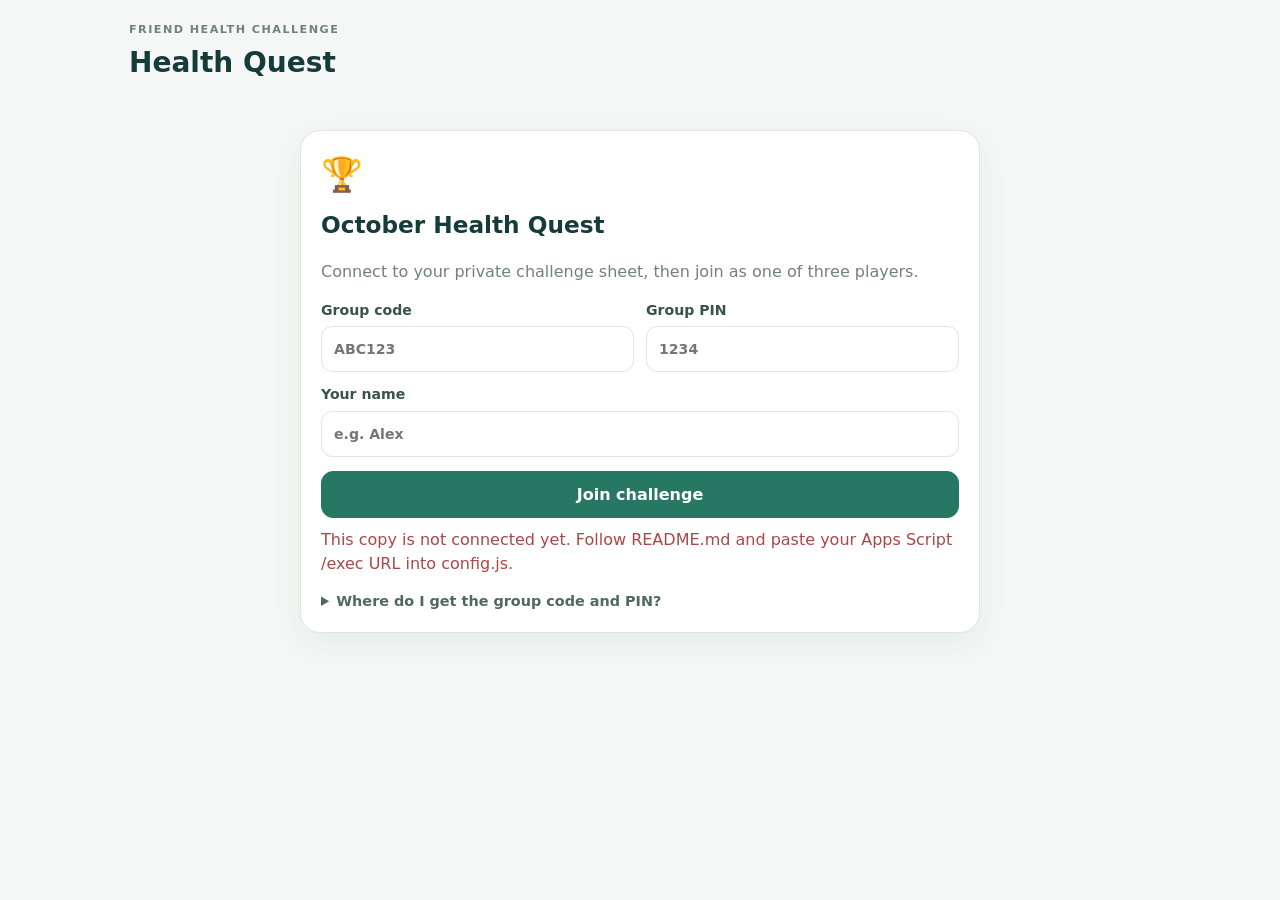
==== index.html @ 67fbafb6 "App files" ====
<!doctype html>
<html lang="en">
<head>
  <meta charset="utf-8">
  <meta name="viewport" content="width=device-width, initial-scale=1, viewport-fit=cover">
  <meta name="theme-color" content="#143b37">
  <meta name="apple-mobile-web-app-capable" content="yes">
  <meta name="apple-mobile-web-app-status-bar-style" content="default">
  <title>Health Quest</title>
  <link rel="manifest" href="manifest.webmanifest">
  <link rel="stylesheet" href="styles.css">
</head>
<body>
  <div class="app-shell">
    <header class="topbar">
      <div>
        <div class="eyebrow">FRIEND HEALTH CHALLENGE</div>
        <h1>Health Quest</h1>
      </div>
      <button id="logoutBtn" class="text-button hidden">Switch player</button>
    </header>

    <main>
      <section id="connectView" class="card intro-card">
        <div class="hero-icon">🏆</div>
        <h2>October Health Quest</h2>
        <p>Connect to your private challenge sheet, then join as one of three players.</p>

        <div class="field-grid">
          <label>
            Group code
            <input id="groupCode" maxlength="8" autocomplete="off" placeholder="ABC123">
          </label>
          <label>
            Group PIN
            <input id="groupPin" inputmode="numeric" maxlength="8" autocomplete="off" placeholder="1234">
          </label>
        </div>

        <label>
          Your name
          <input id="playerName" maxlength="24" autocomplete="name" placeholder="e.g. Alex">
        </label>

        <button id="joinBtn" class="primary wide">Join challenge</button>
        <p id="connectMsg" class="message"></p>
        <details class="help-box">
          <summary>Where do I get the group code and PIN?</summary>
          <p>The spreadsheet owner gets both from the <strong>Config</strong> tab after running the included Google Apps Script setup.</p>
        </details>
      </section>

      <section id="setupView" class="hidden">
        <div class="card">
          <div class="section-head">
            <div>
              <div class="eyebrow">SET YOUR PERSONAL CHALLENGE</div>
              <h2>Rank your habits</h2>
            </div>
            <span id="setupPlayerName" class="pill"></span>
          </div>
          <p class="muted">Use each difficulty rank once. Rank #1 is your hardest habit. Then choose how many October days you want to complete each habit.</p>
          <div id="goalEditor" class="goal-editor"></div>
          <button id="saveGoalsBtn" class="primary wide">Save goals</button>
          <p id="goalMsg" class="message"></p>
        </div>
      </section>

      <section id="gameView" class="hidden">
        <div class="card hero-card">
          <div>
            <div id="groupLabel" class="eyebrow"></div>
            <h2 id="welcomeText">Your challenge</h2>
            <div id="challengeStatus" class="muted"></div>
          </div>
          <div class="xp-orb">
            <strong id="myXp">0</strong>
            <span>XP</span>
          </div>
        </div>

        <div class="two-col">
          <section class="card">
            <div class="section-head">
              <div>
                <div class="eyebrow">DAILY CHECK-IN</div>
                <h3 id="checkinDateLabel">Today</h3>
              </div>
              <select id="datePicker" class="compact-select"></select>
            </div>
            <div id="dailyTasks" class="daily-tasks"></div>
            <button id="saveCheckinBtn" class="primary wide">Save check-in</button>
            <p id="checkinMsg" class="message"></p>
          </section>

          <section class="card random-card">
            <div class="section-head">
              <div>
                <div class="eyebrow">DAILY RANDOM CHECK</div>
                <h3>🎲 Verification</h3>
              </div>
              <span id="verificationStatus" class="status-chip">Pending</span>
            </div>
            <div id="randomCheckBox" class="random-check-box"></div>
            <div id="verificationButtons" class="verification-buttons hidden">
              <button data-status="Verified">Verified</button>
              <button data-status="Failed" class="danger">Failed</button>
              <button data-status="Excused">Excused</button>
            </div>
          </section>
        </div>

        <section class="card">
          <div class="section-head">
            <div>
              <div class="eyebrow">FRIENDLY COMPETITION</div>
              <h3>Leaderboard</h3>
            </div>
            <button id="refreshBtn" class="small-button">Refresh</button>
          </div>
          <div id="leaderboard"></div>
        </section>

        <section class="card">
          <div class="section-head">
            <div>
              <div class="eyebrow">YOUR MONTH</div>
              <h3>Goal progress</h3>
            </div>
            <span class="muted">October 1–31</span>
          </div>
          <div id="progressGrid" class="progress-grid"></div>
        </section>

        <section class="card rules-card">
          <div class="eyebrow">HOW SCORING WORKS</div>
          <div class="rules-grid">
            <div><strong>🏆 Major goals</strong><span>Most of the XP. Complete your chosen monthly percentage.</span></div>
            <div><strong>🔥 Streaks</strong><span>Every 3 consecutive days in one category earns +10 XP.</span></div>
            <div><strong>⚡ Extra effort</strong><span>One extra effort bonus per category per day earns +5 XP.</span></div>
            <div><strong>🎲 Random check</strong><span>One player and category are frozen for each day. A failed check removes that completion.</span></div>
          </div>
        </section>
      </section>
    </main>
  </div>

  <template id="goalRowTemplate">
    <div class="goal-row">
      <div class="goal-title"></div>
      <label>Difficulty
        <select class="rank-select">
          <option value="1">#1 hardest</option>
          <option value="2">#2</option>
          <option value="3">#3</option>
          <option value="4">#4 easiest</option>
        </select>
      </label>
      <label>Monthly target
        <select class="target-select">
          <option value="0.6">60%</option>
          <option value="0.7">70%</option>
          <option value="0.8">80%</option>
          <option value="0.9">90%</option>
          <option value="1">100%</option>
        </select>
      </label>
      <div class="goal-reward"></div>
    </div>
  </template>

  <script type="module" src="app.js"></script>
</body>
</html>
---- styles.css ----
:root {
  --bg:#f4f7f5; --card:#ffffff; --ink:#153c38; --muted:#72817e; --line:#dce7e2;
  --green:#267862; --green-dark:#1c594a; --green-soft:#e8f4ef; --gold:#a87816;
  --gold-soft:#fff7df; --red:#aa4747; --shadow:0 10px 30px rgba(22,60,56,.06);
}
*{box-sizing:border-box}
html{background:var(--bg)}
body{margin:0;background:var(--bg);color:var(--ink);font:16px/1.45 system-ui,-apple-system,BlinkMacSystemFont,"Segoe UI",sans-serif}
button,input,select{font:inherit}
button{border:1px solid var(--line);background:white;color:var(--ink);border-radius:12px;padding:11px 14px;cursor:pointer}
button:disabled{opacity:.55;cursor:not-allowed}
button.primary{background:var(--green);border-color:var(--green);color:white;font-weight:800}
button.primary:hover{background:var(--green-dark)}
button.danger{color:var(--red);border-color:#edcaca}
button.wide{width:100%;margin-top:14px}
button.text-button{background:transparent;border:0;padding:8px;color:var(--muted)}
button.small-button{padding:7px 10px;font-size:.85rem}
input,select{width:100%;border:1px solid var(--line);border-radius:11px;background:#fff;color:var(--ink);padding:12px;outline:none}
input:focus,select:focus{border-color:#83b7a8;box-shadow:0 0 0 3px rgba(38,120,98,.08)}
label{display:block;font-size:.88rem;font-weight:750;color:#38534e}
label input,label select{margin-top:6px}
.app-shell{max-width:1050px;margin:0 auto;padding:18px max(12px,env(safe-area-inset-left)) 36px}
.topbar{display:flex;align-items:center;justify-content:space-between;padding:4px 2px 16px}
h1,h2,h3,p{margin-top:0} h1{font-size:1.75rem;margin-bottom:0} h2{font-size:1.45rem} h3{font-size:1.12rem;margin-bottom:0}
.eyebrow{font-size:.7rem;letter-spacing:.13em;font-weight:900;color:var(--muted);margin-bottom:5px}
.card{background:var(--card);border:1px solid var(--line);border-radius:20px;padding:20px;margin-bottom:16px;box-shadow:var(--shadow)}
.intro-card{max-width:680px;margin:30px auto}.intro-card>p{color:var(--muted)}
.hero-icon{font-size:2.1rem;margin-bottom:8px}
.field-grid{display:grid;grid-template-columns:1fr 1fr;gap:12px;margin:16px 0 12px}
.help-box{margin-top:16px;color:var(--muted);font-size:.9rem}.help-box summary{cursor:pointer;font-weight:700;color:#4f6863}
.hidden{display:none!important}.muted{color:var(--muted)}
.message{min-height:1.25em;margin:10px 0 0;color:var(--muted)}.message.error{color:var(--red)}.message.success{color:var(--green)}
.section-head{display:flex;align-items:center;justify-content:space-between;gap:12px;margin-bottom:14px}
.pill,.status-chip{display:inline-flex;align-items:center;border-radius:999px;background:var(--green-soft);padding:6px 10px;font-size:.8rem;font-weight:850;color:var(--green-dark)}
.status-chip.failed{background:#fbeaea;color:var(--red)}.status-chip.verified{background:var(--green-soft);color:var(--green-dark)}.status-chip.excused{background:#f1f0ed;color:#6c665b}
.goal-editor{display:grid;gap:10px;margin-top:16px}.goal-row{display:grid;grid-template-columns:1.2fr 1fr 1fr .7fr;gap:12px;align-items:end;border:1px solid var(--line);border-radius:15px;padding:13px}.goal-title{font-size:1.05rem;font-weight:900;padding-bottom:11px}.goal-reward{font-weight:900;text-align:right;padding-bottom:11px;color:var(--gold)}
.hero-card{display:flex;justify-content:space-between;align-items:center;background:linear-gradient(145deg,#fff,#f5fbf8)}
.xp-orb{min-width:90px;height:90px;border-radius:50%;background:var(--green);color:white;display:flex;flex-direction:column;align-items:center;justify-content:center;box-shadow:0 12px 24px rgba(38,120,98,.18)}.xp-orb strong{font-size:1.7rem;line-height:1}.xp-orb span{font-size:.72rem;font-weight:900;letter-spacing:.1em;margin-top:4px}
.two-col{display:grid;grid-template-columns:1.35fr .9fr;gap:16px}.compact-select{width:auto;min-width:125px;padding:8px 10px}
.daily-tasks{display:grid;gap:9px}.task-row{display:grid;grid-template-columns:1fr auto auto;gap:10px;align-items:center;border:1px solid var(--line);border-radius:15px;padding:12px}.task-name strong{display:block}.task-name small{display:block;color:var(--muted);margin-top:2px}.check-toggle{display:flex;align-items:center;gap:6px;font-size:.82rem;white-space:nowrap}.check-toggle input{width:auto;margin:0;transform:scale(1.15)}
.random-card{background:linear-gradient(145deg,#fff,#fffaf0)}.random-check-box{border:1px solid #eadcb1;background:var(--gold-soft);border-radius:15px;padding:16px}.random-name{font-size:1.25rem;font-weight:900;margin:4px 0}.random-category{font-size:1.05rem;font-weight:800}.verification-buttons{display:flex;gap:8px;flex-wrap:wrap;margin-top:12px}
.leader-row{display:grid;grid-template-columns:40px 1fr auto;gap:10px;align-items:center;padding:12px 0;border-bottom:1px solid var(--line)}.leader-row:last-child{border-bottom:0}.rank{font-weight:950;color:var(--muted)}.leader-name{font-weight:850}.leader-score{font-weight:950}.bar{height:8px;background:#edf3f0;border-radius:999px;overflow:hidden;margin-top:7px}.bar>span{display:block;height:100%;background:linear-gradient(90deg,var(--green),#4ca88b);border-radius:inherit}
.progress-grid{display:grid;grid-template-columns:repeat(4,1fr);gap:10px}.progress-card{border:1px solid var(--line);border-radius:16px;padding:14px}.progress-title{font-weight:900}.progress-number{font-size:1.45rem;font-weight:950;margin:6px 0 0}.progress-meta{font-size:.82rem;color:var(--muted);margin-top:7px}.xp-breakdown{font-size:.8rem;color:#526763;margin-top:8px}
.rules-grid{display:grid;grid-template-columns:1fr 1fr;gap:10px}.rules-grid>div{border:1px solid var(--line);border-radius:14px;padding:12px}.rules-grid strong,.rules-grid span{display:block}.rules-grid span{color:var(--muted);font-size:.88rem;margin-top:4px}
@media(max-width:760px){
  .app-shell{padding-top:12px}.card{padding:16px;border-radius:17px}.field-grid,.two-col{grid-template-columns:1fr}.goal-row{grid-template-columns:1fr 1fr}.goal-title{grid-column:1/-1;padding-bottom:0}.goal-reward{text-align:left;padding-bottom:0}.progress-grid{grid-template-columns:1fr 1fr}.rules-grid{grid-template-columns:1fr}.hero-card{align-items:flex-start}.xp-orb{min-width:78px;width:78px;height:78px}.task-row{grid-template-columns:1fr auto}.task-row .extra-toggle{grid-column:2}.topbar h1{font-size:1.5rem}
}
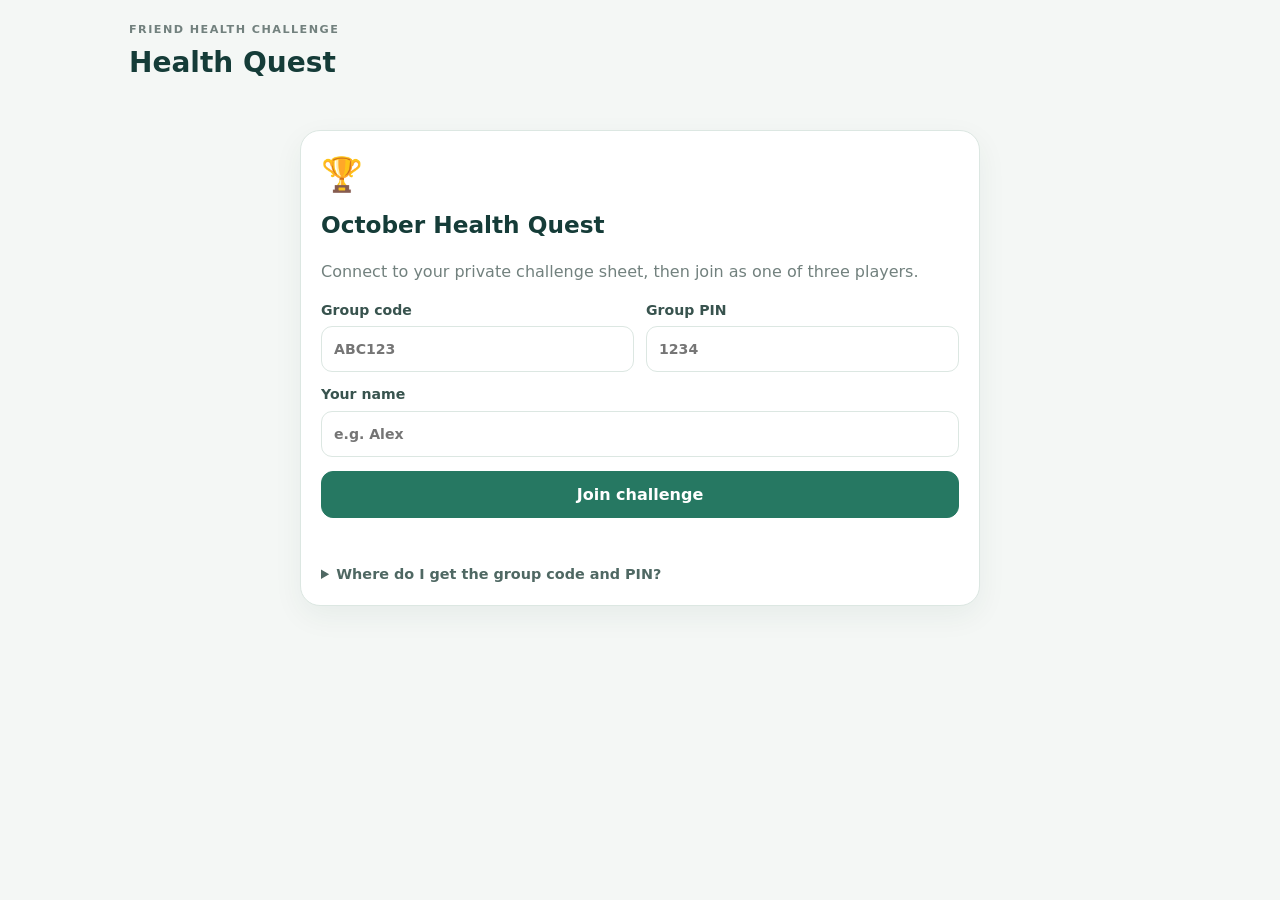
==== commit 9a2891be: "bug fixes" ====
--- a/index.html
+++ b/index.html
@@ -8,7 +8,7 @@
   <meta name="apple-mobile-web-app-status-bar-style" content="default">
   <title>Health Quest</title>
   <link rel="manifest" href="manifest.webmanifest">
-  <link rel="stylesheet" href="styles.css">
+  <link rel="stylesheet" href="styles.css?v=4">
 </head>
 <body>
   <div class="app-shell">
@@ -59,9 +59,9 @@
             </div>
             <span id="setupPlayerName" class="pill"></span>
           </div>
-          <p class="muted">Use each difficulty rank once. Rank #1 is your hardest habit. Then choose how many October days you want to complete each habit.</p>
+          <p class="muted">Use each difficulty rank once. Rank #1 is your hardest habit. Choose your October target, then describe exactly what a successful day means for that category (for example, “Drink 3L of water”).</p>
           <div id="goalEditor" class="goal-editor"></div>
-          <button id="saveGoalsBtn" class="primary wide">Save goals</button>
+          <button id="saveGoalsBtn" class="primary wide">Save goals & definitions</button>
           <p id="goalMsg" class="message"></p>
         </div>
       </section>
@@ -73,9 +73,12 @@
             <h2 id="welcomeText">Your challenge</h2>
             <div id="challengeStatus" class="muted"></div>
           </div>
-          <div class="xp-orb">
-            <strong id="myXp">0</strong>
-            <span>XP</span>
+          <div class="hero-actions">
+            <button id="editGoalsBtn" class="small-button">Edit goal details</button>
+            <div class="xp-orb">
+              <strong id="myXp">0</strong>
+              <span>XP</span>
+            </div>
           </div>
         </div>
 
@@ -130,6 +133,29 @@
             <span class="muted">October 1–31</span>
           </div>
           <div id="progressGrid" class="progress-grid"></div>
+        </section>
+
+        <section class="card">
+          <div class="section-head">
+            <div>
+              <div class="eyebrow">GROUP GOAL DEFINITIONS</div>
+              <h3>What counts for everyone</h3>
+            </div>
+            <span class="muted">Visible to all players</span>
+          </div>
+          <p class="muted">These descriptions make random verification fair: everyone can see exactly what each player committed to.</p>
+          <div id="groupGoals"></div>
+        </section>
+
+        <section class="card">
+          <div class="section-head">
+            <div>
+              <div class="eyebrow">VERIFICATION HISTORY</div>
+              <h3>Random check audit</h3>
+            </div>
+            <span class="muted">Created checks only</span>
+          </div>
+          <div id="auditLog"></div>
         </section>
 
         <section class="card rules-card">
@@ -166,9 +192,12 @@
         </select>
       </label>
       <div class="goal-reward"></div>
+      <label class="goal-description">What does success look like for you?
+        <textarea class="description-input" maxlength="240" rows="3" placeholder="Example: Drink at least 3L of water today."></textarea>
+      </label>
     </div>
   </template>
 
-  <script type="module" src="app.js"></script>
+  <script type="module" src="app-v4.js?v=4"></script>
 </body>
 </html>
--- a/styles.css
+++ b/styles.css
@@ -6,7 +6,7 @@
 *{box-sizing:border-box}
 html{background:var(--bg)}
 body{margin:0;background:var(--bg);color:var(--ink);font:16px/1.45 system-ui,-apple-system,BlinkMacSystemFont,"Segoe UI",sans-serif}
-button,input,select{font:inherit}
+button,input,select,textarea{font:inherit}
 button{border:1px solid var(--line);background:white;color:var(--ink);border-radius:12px;padding:11px 14px;cursor:pointer}
 button:disabled{opacity:.55;cursor:not-allowed}
 button.primary{background:var(--green);border-color:var(--green);color:white;font-weight:800}
@@ -15,10 +15,11 @@
 button.wide{width:100%;margin-top:14px}
 button.text-button{background:transparent;border:0;padding:8px;color:var(--muted)}
 button.small-button{padding:7px 10px;font-size:.85rem}
-input,select{width:100%;border:1px solid var(--line);border-radius:11px;background:#fff;color:var(--ink);padding:12px;outline:none}
-input:focus,select:focus{border-color:#83b7a8;box-shadow:0 0 0 3px rgba(38,120,98,.08)}
+input,select,textarea{width:100%;border:1px solid var(--line);border-radius:11px;background:#fff;color:var(--ink);padding:12px;outline:none}
+textarea{resize:vertical;min-height:78px}
+input:focus,select:focus,textarea:focus{border-color:#83b7a8;box-shadow:0 0 0 3px rgba(38,120,98,.08)}
 label{display:block;font-size:.88rem;font-weight:750;color:#38534e}
-label input,label select{margin-top:6px}
+label input,label select,label textarea{margin-top:6px}
 .app-shell{max-width:1050px;margin:0 auto;padding:18px max(12px,env(safe-area-inset-left)) 36px}
 .topbar{display:flex;align-items:center;justify-content:space-between;padding:4px 2px 16px}
 h1,h2,h3,p{margin-top:0} h1{font-size:1.75rem;margin-bottom:0} h2{font-size:1.45rem} h3{font-size:1.12rem;margin-bottom:0}
@@ -32,16 +33,37 @@
 .message{min-height:1.25em;margin:10px 0 0;color:var(--muted)}.message.error{color:var(--red)}.message.success{color:var(--green)}
 .section-head{display:flex;align-items:center;justify-content:space-between;gap:12px;margin-bottom:14px}
 .pill,.status-chip{display:inline-flex;align-items:center;border-radius:999px;background:var(--green-soft);padding:6px 10px;font-size:.8rem;font-weight:850;color:var(--green-dark)}
-.status-chip.failed{background:#fbeaea;color:var(--red)}.status-chip.verified{background:var(--green-soft);color:var(--green-dark)}.status-chip.excused{background:#f1f0ed;color:#6c665b}
-.goal-editor{display:grid;gap:10px;margin-top:16px}.goal-row{display:grid;grid-template-columns:1.2fr 1fr 1fr .7fr;gap:12px;align-items:end;border:1px solid var(--line);border-radius:15px;padding:13px}.goal-title{font-size:1.05rem;font-weight:900;padding-bottom:11px}.goal-reward{font-weight:900;text-align:right;padding-bottom:11px;color:var(--gold)}
+.status-chip.pending{background:#f1f0ed;color:#6c665b}.status-chip.failed{background:#fbeaea;color:var(--red)}.status-chip.verified{background:var(--green-soft);color:var(--green-dark)}.status-chip.excused{background:#f1f0ed;color:#6c665b}
+.goal-editor{display:grid;gap:10px;margin-top:16px}
+.goal-row{display:grid;grid-template-columns:1.2fr 1fr 1fr .7fr;gap:12px;align-items:end;border:1px solid var(--line);border-radius:15px;padding:13px}
+.goal-title{font-size:1.05rem;font-weight:900;padding-bottom:11px}.goal-reward{font-weight:900;text-align:right;padding-bottom:11px;color:var(--gold)}
+.goal-description{grid-column:1/-1}
 .hero-card{display:flex;justify-content:space-between;align-items:center;background:linear-gradient(145deg,#fff,#f5fbf8)}
+.hero-actions{display:flex;align-items:center;gap:12px}
 .xp-orb{min-width:90px;height:90px;border-radius:50%;background:var(--green);color:white;display:flex;flex-direction:column;align-items:center;justify-content:center;box-shadow:0 12px 24px rgba(38,120,98,.18)}.xp-orb strong{font-size:1.7rem;line-height:1}.xp-orb span{font-size:.72rem;font-weight:900;letter-spacing:.1em;margin-top:4px}
 .two-col{display:grid;grid-template-columns:1.35fr .9fr;gap:16px}.compact-select{width:auto;min-width:125px;padding:8px 10px}
 .daily-tasks{display:grid;gap:9px}.task-row{display:grid;grid-template-columns:1fr auto auto;gap:10px;align-items:center;border:1px solid var(--line);border-radius:15px;padding:12px}.task-name strong{display:block}.task-name small{display:block;color:var(--muted);margin-top:2px}.check-toggle{display:flex;align-items:center;gap:6px;font-size:.82rem;white-space:nowrap}.check-toggle input{width:auto;margin:0;transform:scale(1.15)}
 .random-card{background:linear-gradient(145deg,#fff,#fffaf0)}.random-check-box{border:1px solid #eadcb1;background:var(--gold-soft);border-radius:15px;padding:16px}.random-name{font-size:1.25rem;font-weight:900;margin:4px 0}.random-category{font-size:1.05rem;font-weight:800}.verification-buttons{display:flex;gap:8px;flex-wrap:wrap;margin-top:12px}
+.audit-definition{margin:12px 0;padding:10px 12px;background:#fff;border:1px solid #eadcb1;border-radius:11px}
 .leader-row{display:grid;grid-template-columns:40px 1fr auto;gap:10px;align-items:center;padding:12px 0;border-bottom:1px solid var(--line)}.leader-row:last-child{border-bottom:0}.rank{font-weight:950;color:var(--muted)}.leader-name{font-weight:850}.leader-score{font-weight:950}.bar{height:8px;background:#edf3f0;border-radius:999px;overflow:hidden;margin-top:7px}.bar>span{display:block;height:100%;background:linear-gradient(90deg,var(--green),#4ca88b);border-radius:inherit}
 .progress-grid{display:grid;grid-template-columns:repeat(4,1fr);gap:10px}.progress-card{border:1px solid var(--line);border-radius:16px;padding:14px}.progress-title{font-weight:900}.progress-number{font-size:1.45rem;font-weight:950;margin:6px 0 0}.progress-meta{font-size:.82rem;color:var(--muted);margin-top:7px}.xp-breakdown{font-size:.8rem;color:#526763;margin-top:8px}
+.player-goals{border-top:1px solid var(--line);padding-top:16px;margin-top:16px}.player-goals:first-child{border-top:0;padding-top:0;margin-top:0}
+.player-goals-title{font-weight:950;font-size:1.05rem;margin-bottom:10px}
+.player-goal-grid{display:grid;grid-template-columns:1fr 1fr;gap:10px}
+.group-goal{border:1px solid var(--line);border-radius:14px;padding:12px;background:#fbfdfc}
+.group-goal-head{display:flex;justify-content:space-between;gap:8px;align-items:flex-start}
+.group-goal-head span{font-size:.76rem;color:var(--muted);text-align:right}
+.goal-definition{margin-top:8px;color:#38534e;white-space:pre-wrap}
+.audit-table-wrap{overflow-x:auto;border:1px solid var(--line);border-radius:14px}
+.audit-table{width:100%;border-collapse:collapse;min-width:760px;background:#fff}
+.audit-table th,.audit-table td{padding:11px 12px;text-align:left;border-bottom:1px solid var(--line);vertical-align:top}
+.audit-table th{font-size:.76rem;text-transform:uppercase;letter-spacing:.06em;color:var(--muted);background:#f8fbf9}
+.audit-table td{font-size:.88rem}.audit-table tr:last-child td{border-bottom:0}
+.empty-state{padding:18px;border:1px dashed var(--line);border-radius:14px;color:var(--muted);text-align:center}
 .rules-grid{display:grid;grid-template-columns:1fr 1fr;gap:10px}.rules-grid>div{border:1px solid var(--line);border-radius:14px;padding:12px}.rules-grid strong,.rules-grid span{display:block}.rules-grid span{color:var(--muted);font-size:.88rem;margin-top:4px}
 @media(max-width:760px){
-  .app-shell{padding-top:12px}.card{padding:16px;border-radius:17px}.field-grid,.two-col{grid-template-columns:1fr}.goal-row{grid-template-columns:1fr 1fr}.goal-title{grid-column:1/-1;padding-bottom:0}.goal-reward{text-align:left;padding-bottom:0}.progress-grid{grid-template-columns:1fr 1fr}.rules-grid{grid-template-columns:1fr}.hero-card{align-items:flex-start}.xp-orb{min-width:78px;width:78px;height:78px}.task-row{grid-template-columns:1fr auto}.task-row .extra-toggle{grid-column:2}.topbar h1{font-size:1.5rem}
+  .app-shell{padding-top:12px}.card{padding:16px;border-radius:17px}.field-grid,.two-col{grid-template-columns:1fr}
+  .goal-row{grid-template-columns:1fr 1fr}.goal-title{grid-column:1/-1;padding-bottom:0}.goal-reward{text-align:left;padding-bottom:0}.goal-description{grid-column:1/-1}
+  .progress-grid,.player-goal-grid{grid-template-columns:1fr 1fr}.rules-grid{grid-template-columns:1fr}.hero-card{align-items:flex-start}.hero-actions{flex-direction:column-reverse;align-items:flex-end}.xp-orb{min-width:78px;width:78px;height:78px}.task-row{grid-template-columns:1fr auto}.task-row .extra-toggle{grid-column:2}.topbar h1{font-size:1.5rem}
 }
+@media(max-width:500px){.progress-grid,.player-goal-grid{grid-template-columns:1fr}}
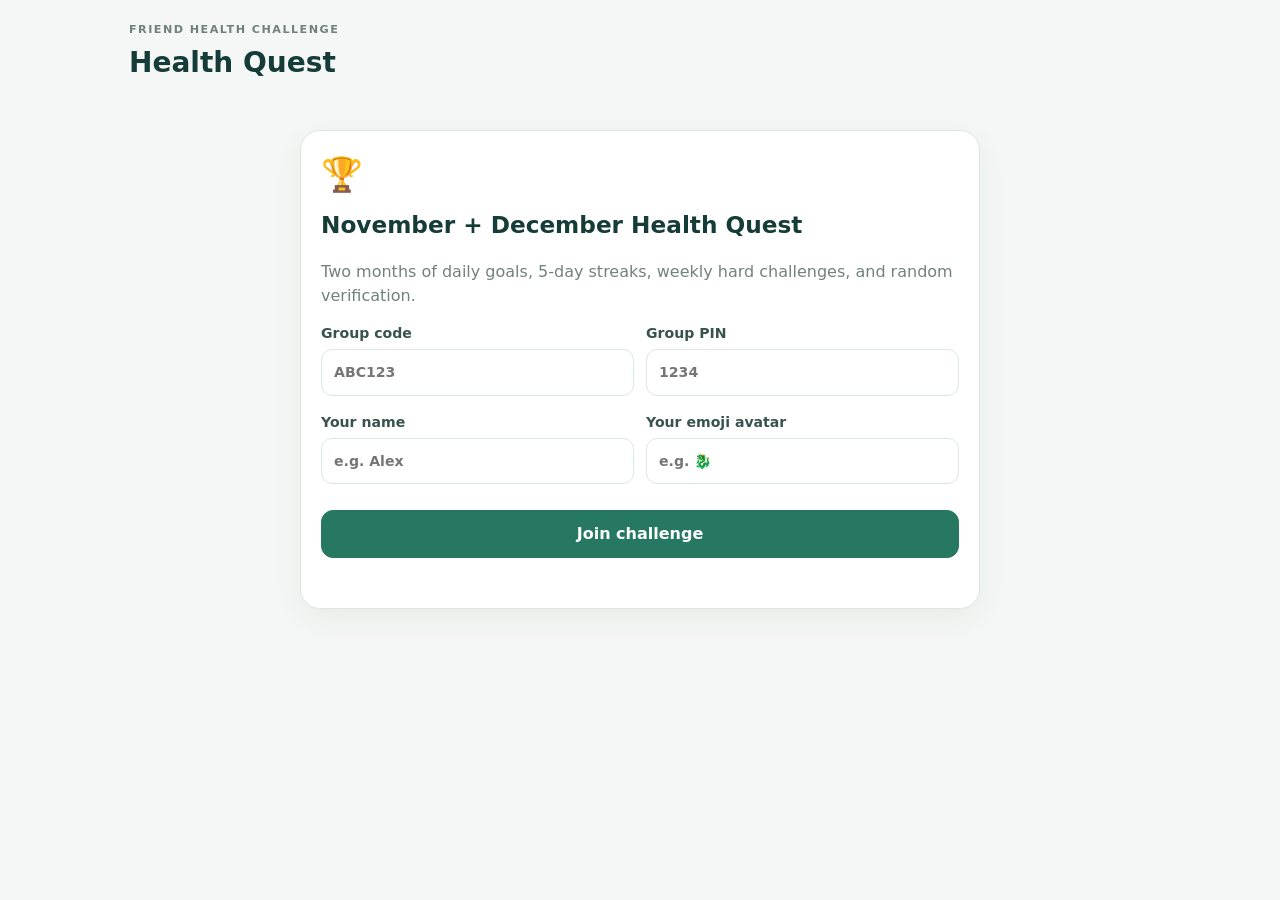
==== commit 943e1e38: "v9 updates" ====
--- a/index.html
+++ b/index.html
@@ -6,9 +6,9 @@
   <meta name="theme-color" content="#143b37">
   <meta name="apple-mobile-web-app-capable" content="yes">
   <meta name="apple-mobile-web-app-status-bar-style" content="default">
-  <title>Health Quest</title>
+  <title>Health Quest — Nov + Dec</title>
   <link rel="manifest" href="manifest.webmanifest">
-  <link rel="stylesheet" href="styles.css?v=4">
+  <link rel="stylesheet" href="styles.css?v=9">
 </head>
 <body>
   <div class="app-shell">
@@ -23,45 +23,64 @@
     <main>
       <section id="connectView" class="card intro-card">
         <div class="hero-icon">🏆</div>
-        <h2>October Health Quest</h2>
-        <p>Connect to your private challenge sheet, then join as one of three players.</p>
+        <h2>November + December Health Quest</h2>
+        <p>Two months of daily goals, 5-day streaks, weekly hard challenges, and random verification.</p>
 
         <div class="field-grid">
-          <label>
-            Group code
+          <label>Group code
             <input id="groupCode" maxlength="8" autocomplete="off" placeholder="ABC123">
           </label>
-          <label>
-            Group PIN
+          <label>Group PIN
             <input id="groupPin" inputmode="numeric" maxlength="8" autocomplete="off" placeholder="1234">
           </label>
         </div>
 
-        <label>
-          Your name
-          <input id="playerName" maxlength="24" autocomplete="name" placeholder="e.g. Alex">
-        </label>
+        <div class="field-grid">
+          <label>Your name
+            <input id="playerName" maxlength="24" autocomplete="name" placeholder="e.g. Alex">
+          </label>
+          <label>Your emoji avatar
+            <input id="playerAvatar" maxlength="12" autocomplete="off" placeholder="e.g. 🐉">
+          </label>
+        </div>
 
         <button id="joinBtn" class="primary wide">Join challenge</button>
         <p id="connectMsg" class="message"></p>
-        <details class="help-box">
-          <summary>Where do I get the group code and PIN?</summary>
-          <p>The spreadsheet owner gets both from the <strong>Config</strong> tab after running the included Google Apps Script setup.</p>
-        </details>
       </section>
 
       <section id="setupView" class="hidden">
         <div class="card">
           <div class="section-head">
             <div>
-              <div class="eyebrow">SET YOUR PERSONAL CHALLENGE</div>
-              <h2>Rank your habits</h2>
+              <div class="eyebrow">SET YOUR NOVEMBER + DECEMBER CHALLENGE</div>
+              <h2>Daily major goals</h2>
             </div>
             <span id="setupPlayerName" class="pill"></span>
           </div>
-          <p class="muted">Use each difficulty rank once. Rank #1 is your hardest habit. Choose your October target, then describe exactly what a successful day means for that category (for example, “Drink 3L of water”).</p>
+
+          <label>Your emoji avatar
+            <input id="setupAvatar" maxlength="12" autocomplete="off" placeholder="e.g. 🐉">
+          </label>
+
+          <p class="muted">
+            Use each difficulty rank once. Everyone has the same 300 Major Goal XP available:
+            #1 hardest = 120 XP, #2 = 90 XP, #3 = 60 XP, #4 easiest = 30 XP.
+            Your chosen percentage changes the number of days required, not the maximum XP.
+          </p>
+
           <div id="goalEditor" class="goal-editor"></div>
-          <button id="saveGoalsBtn" class="primary wide">Save goals & definitions</button>
+        </div>
+
+        <div class="card">
+          <div class="eyebrow">WEEKLY CHALLENGE POOL</div>
+          <h2>Submit 3 hard weekly tasks</h2>
+          <p class="muted">
+            Add exactly 1 Fitness, 1 Nutrition, and 1 Spiritual / Mindfulness challenge.
+            Every Sunday, each player receives one fresh random task from the combined group pool.
+            A completed weekly task earns 30 XP.
+          </p>
+          <div id="weeklyTaskEditor"></div>
+          <button id="saveGoalsBtn" class="primary wide">Save challenge setup</button>
           <p id="goalMsg" class="message"></p>
         </div>
       </section>
@@ -74,13 +93,25 @@
             <div id="challengeStatus" class="muted"></div>
           </div>
           <div class="hero-actions">
-            <button id="editGoalsBtn" class="small-button">Edit goal details</button>
+            <button id="editGoalsBtn" class="small-button">Edit setup</button>
             <div class="xp-orb">
               <strong id="myXp">0</strong>
               <span>XP</span>
             </div>
           </div>
         </div>
+
+        <section class="card weekly-highlight">
+          <div class="section-head">
+            <div>
+              <div class="eyebrow">THIS WEEK</div>
+              <h3 id="weeklyTitle">Weekly challenges</h3>
+            </div>
+            <span class="pill">30 XP each</span>
+          </div>
+          <div id="weeklyAssignments"></div>
+          <p id="weeklyMsg" class="message"></p>
+        </section>
 
         <div class="two-col">
           <section class="card">
@@ -127,10 +158,10 @@
         <section class="card">
           <div class="section-head">
             <div>
-              <div class="eyebrow">YOUR MONTH</div>
-              <h3>Goal progress</h3>
-            </div>
-            <span class="muted">October 1–31</span>
+              <div class="eyebrow">YOUR TWO MONTHS</div>
+              <h3>Major goal progress</h3>
+            </div>
+            <span class="muted">Nov 1 – Dec 31</span>
           </div>
           <div id="progressGrid" class="progress-grid"></div>
         </section>
@@ -143,8 +174,18 @@
             </div>
             <span class="muted">Visible to all players</span>
           </div>
-          <p class="muted">These descriptions make random verification fair: everyone can see exactly what each player committed to.</p>
           <div id="groupGoals"></div>
+        </section>
+
+        <section class="card">
+          <div class="section-head">
+            <div>
+              <div class="eyebrow">WEEKLY HISTORY</div>
+              <h3>Assigned weekly challenges</h3>
+            </div>
+            <span class="muted">Sunday starts</span>
+          </div>
+          <div id="weeklyHistory"></div>
         </section>
 
         <section class="card">
@@ -161,10 +202,11 @@
         <section class="card rules-card">
           <div class="eyebrow">HOW SCORING WORKS</div>
           <div class="rules-grid">
-            <div><strong>🏆 Major goals</strong><span>Most of the XP. Complete your chosen monthly percentage.</span></div>
-            <div><strong>🔥 Streaks</strong><span>Every 3 consecutive days in one category earns +10 XP.</span></div>
-            <div><strong>⚡ Extra effort</strong><span>One extra effort bonus per category per day earns +5 XP.</span></div>
-            <div><strong>🎲 Random check</strong><span>One player and category are frozen for each day. A failed check removes that completion.</span></div>
+            <div><strong>🏆 Major goals</strong><span>300 XP total available to everyone: 120 / 90 / 60 / 30 by difficulty rank. XP accrues proportionally toward each target.</span></div>
+            <div><strong>🔥 Streaks</strong><span>Every 5 consecutive days in one daily category earns +10 XP.</span></div>
+            <div><strong>🗓 Weekly challenge</strong><span>Every Sunday each player gets one random task from the group pool. Completing it earns +30 XP.</span></div>
+            <div><strong>⚡ Extra effort</strong><span>One extra-effort bonus per category per day earns +5 XP.</span></div>
+            <div><strong>🎲 Random check</strong><span>One player and one daily category are freshly drawn at random each day. Verified assigned player earns +5 XP.</span></div>
           </div>
         </section>
       </section>
@@ -176,13 +218,13 @@
       <div class="goal-title"></div>
       <label>Difficulty
         <select class="rank-select">
-          <option value="1">#1 hardest</option>
-          <option value="2">#2</option>
-          <option value="3">#3</option>
-          <option value="4">#4 easiest</option>
+          <option value="1">#1 hardest · 120 XP</option>
+          <option value="2">#2 · 90 XP</option>
+          <option value="3">#3 · 60 XP</option>
+          <option value="4">#4 easiest · 30 XP</option>
         </select>
       </label>
-      <label>Monthly target
+      <label>Two-month target
         <select class="target-select">
           <option value="0.6">60%</option>
           <option value="0.7">70%</option>
@@ -192,12 +234,12 @@
         </select>
       </label>
       <div class="goal-reward"></div>
-      <label class="goal-description">What does success look like for you?
+      <label class="goal-description">What does a successful day mean?
         <textarea class="description-input" maxlength="240" rows="3" placeholder="Example: Drink at least 3L of water today."></textarea>
       </label>
     </div>
   </template>
 
-  <script type="module" src="app-v4.js?v=4"></script>
+  <script type="module" src="app-v9.js?v=9"></script>
 </body>
 </html>
--- a/styles.css
+++ b/styles.css
@@ -67,3 +67,25 @@
   .progress-grid,.player-goal-grid{grid-template-columns:1fr 1fr}.rules-grid{grid-template-columns:1fr}.hero-card{align-items:flex-start}.hero-actions{flex-direction:column-reverse;align-items:flex-end}.xp-orb{min-width:78px;width:78px;height:78px}.task-row{grid-template-columns:1fr auto}.task-row .extra-toggle{grid-column:2}.topbar h1{font-size:1.5rem}
 }
 @media(max-width:500px){.progress-grid,.player-goal-grid{grid-template-columns:1fr}}
+
+textarea{resize:vertical;min-height:70px}
+.hero-actions{display:flex;align-items:center;gap:12px}
+.task-pool-section{border:1px solid var(--line);border-radius:16px;padding:14px;margin:12px 0}
+.task-pool-title{font-weight:950;margin-bottom:10px}
+.task-pool-inputs{display:grid;grid-template-columns:repeat(3,1fr);gap:10px}
+.weekly-highlight{background:linear-gradient(145deg,#fff,#f3fbf7)}
+.weekly-assignment{display:grid;grid-template-columns:1fr auto;gap:14px;align-items:center;border:1px solid var(--line);border-radius:15px;padding:14px;margin:9px 0}
+.weekly-assignment.mine{border-color:#9bc8ba;background:#f6fbf9}
+.weekly-player{font-weight:950}
+.weekly-category{font-size:.82rem;color:var(--muted);margin-top:2px}
+.weekly-task-text{font-size:1rem;font-weight:750;margin-top:7px}
+.weekly-action{display:flex;flex-direction:column;gap:8px;align-items:flex-end}
+.status-chip.completed{background:var(--green-soft);color:var(--green-dark)}
+.status-chip.pending{background:#f1f0ed;color:#6c665b}
+.weekly-complete-btn{font-size:.82rem}
+@media(max-width:760px){
+  .task-pool-inputs{grid-template-columns:1fr}
+  .weekly-assignment{grid-template-columns:1fr}
+  .weekly-action{align-items:flex-start}
+  .hero-actions{flex-direction:column-reverse;align-items:flex-end}
+}
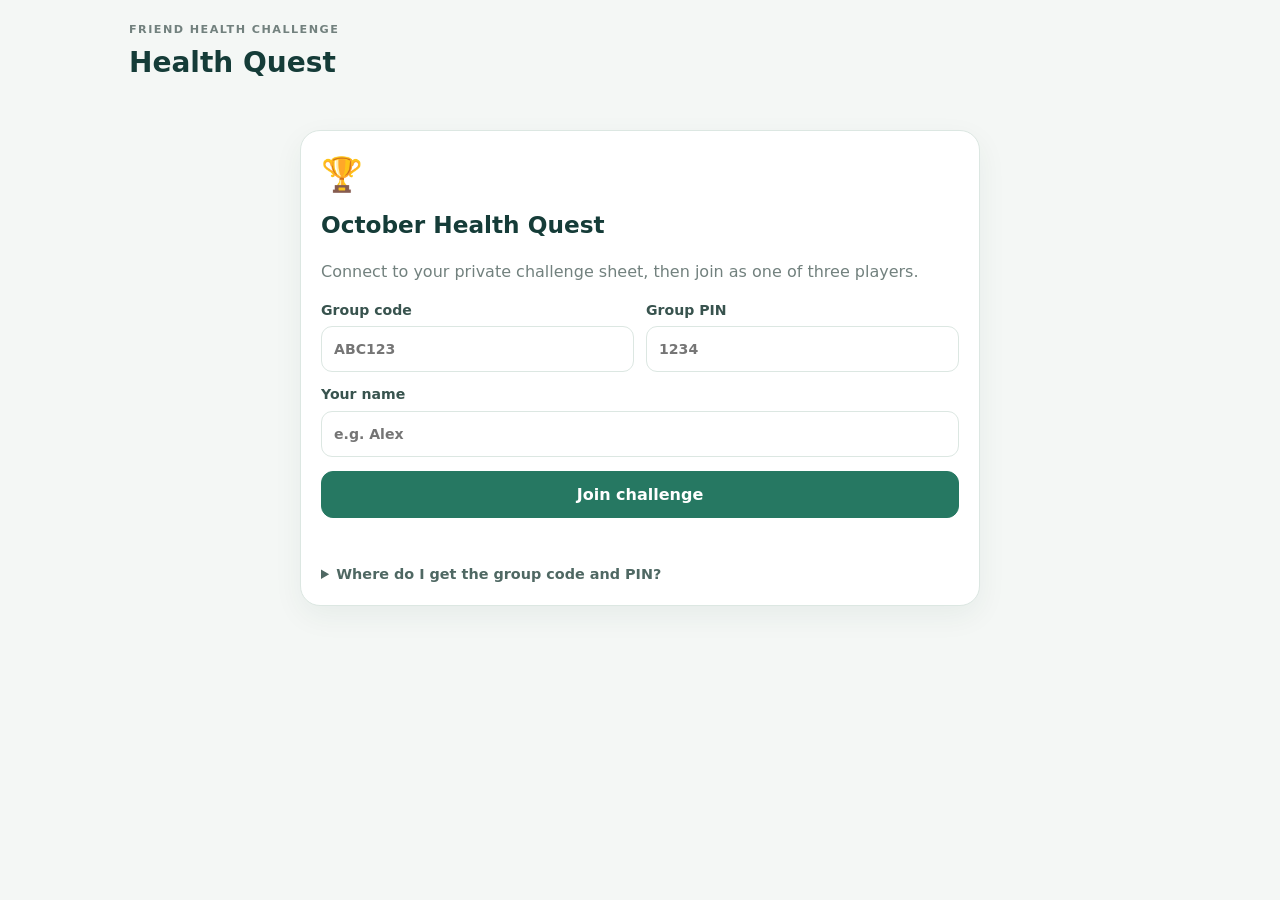
==== commit ec28206f: "Revert "v9 updates" This reverts commit 943e1e38379ba0038f1ba6d017920ba00336c15c." ====
--- a/index.html
+++ b/index.html
@@ -6,9 +6,9 @@
   <meta name="theme-color" content="#143b37">
   <meta name="apple-mobile-web-app-capable" content="yes">
   <meta name="apple-mobile-web-app-status-bar-style" content="default">
-  <title>Health Quest — Nov + Dec</title>
+  <title>Health Quest</title>
   <link rel="manifest" href="manifest.webmanifest">
-  <link rel="stylesheet" href="styles.css?v=9">
+  <link rel="stylesheet" href="styles.css?v=7">
 </head>
 <body>
   <div class="app-shell">
@@ -23,64 +23,45 @@
     <main>
       <section id="connectView" class="card intro-card">
         <div class="hero-icon">🏆</div>
-        <h2>November + December Health Quest</h2>
-        <p>Two months of daily goals, 5-day streaks, weekly hard challenges, and random verification.</p>
+        <h2>October Health Quest</h2>
+        <p>Connect to your private challenge sheet, then join as one of three players.</p>
 
         <div class="field-grid">
-          <label>Group code
+          <label>
+            Group code
             <input id="groupCode" maxlength="8" autocomplete="off" placeholder="ABC123">
           </label>
-          <label>Group PIN
+          <label>
+            Group PIN
             <input id="groupPin" inputmode="numeric" maxlength="8" autocomplete="off" placeholder="1234">
           </label>
         </div>
 
-        <div class="field-grid">
-          <label>Your name
-            <input id="playerName" maxlength="24" autocomplete="name" placeholder="e.g. Alex">
-          </label>
-          <label>Your emoji avatar
-            <input id="playerAvatar" maxlength="12" autocomplete="off" placeholder="e.g. 🐉">
-          </label>
-        </div>
+        <label>
+          Your name
+          <input id="playerName" maxlength="24" autocomplete="name" placeholder="e.g. Alex">
+        </label>
 
         <button id="joinBtn" class="primary wide">Join challenge</button>
         <p id="connectMsg" class="message"></p>
+        <details class="help-box">
+          <summary>Where do I get the group code and PIN?</summary>
+          <p>The spreadsheet owner gets both from the <strong>Config</strong> tab after running the included Google Apps Script setup.</p>
+        </details>
       </section>
 
       <section id="setupView" class="hidden">
         <div class="card">
           <div class="section-head">
             <div>
-              <div class="eyebrow">SET YOUR NOVEMBER + DECEMBER CHALLENGE</div>
-              <h2>Daily major goals</h2>
+              <div class="eyebrow">SET YOUR PERSONAL CHALLENGE</div>
+              <h2>Rank your habits</h2>
             </div>
             <span id="setupPlayerName" class="pill"></span>
           </div>
-
-          <label>Your emoji avatar
-            <input id="setupAvatar" maxlength="12" autocomplete="off" placeholder="e.g. 🐉">
-          </label>
-
-          <p class="muted">
-            Use each difficulty rank once. Everyone has the same 300 Major Goal XP available:
-            #1 hardest = 120 XP, #2 = 90 XP, #3 = 60 XP, #4 easiest = 30 XP.
-            Your chosen percentage changes the number of days required, not the maximum XP.
-          </p>
-
+          <p class="muted">Use each difficulty rank once. Rank #1 is your hardest habit. Major-goal XP adapts to difficulty: harder habits reward realistic lower targets, while easier habits reward higher commitments. Then describe exactly what a successful day means for that category.</p>
           <div id="goalEditor" class="goal-editor"></div>
-        </div>
-
-        <div class="card">
-          <div class="eyebrow">WEEKLY CHALLENGE POOL</div>
-          <h2>Submit 3 hard weekly tasks</h2>
-          <p class="muted">
-            Add exactly 1 Fitness, 1 Nutrition, and 1 Spiritual / Mindfulness challenge.
-            Every Sunday, each player receives one fresh random task from the combined group pool.
-            A completed weekly task earns 30 XP.
-          </p>
-          <div id="weeklyTaskEditor"></div>
-          <button id="saveGoalsBtn" class="primary wide">Save challenge setup</button>
+          <button id="saveGoalsBtn" class="primary wide">Save goals & definitions</button>
           <p id="goalMsg" class="message"></p>
         </div>
       </section>
@@ -93,25 +74,13 @@
             <div id="challengeStatus" class="muted"></div>
           </div>
           <div class="hero-actions">
-            <button id="editGoalsBtn" class="small-button">Edit setup</button>
+            <button id="editGoalsBtn" class="small-button">Edit goal details</button>
             <div class="xp-orb">
               <strong id="myXp">0</strong>
               <span>XP</span>
             </div>
           </div>
         </div>
-
-        <section class="card weekly-highlight">
-          <div class="section-head">
-            <div>
-              <div class="eyebrow">THIS WEEK</div>
-              <h3 id="weeklyTitle">Weekly challenges</h3>
-            </div>
-            <span class="pill">30 XP each</span>
-          </div>
-          <div id="weeklyAssignments"></div>
-          <p id="weeklyMsg" class="message"></p>
-        </section>
 
         <div class="two-col">
           <section class="card">
@@ -158,10 +127,10 @@
         <section class="card">
           <div class="section-head">
             <div>
-              <div class="eyebrow">YOUR TWO MONTHS</div>
-              <h3>Major goal progress</h3>
-            </div>
-            <span class="muted">Nov 1 – Dec 31</span>
+              <div class="eyebrow">YOUR MONTH</div>
+              <h3>Goal progress</h3>
+            </div>
+            <span class="muted">October 1–31</span>
           </div>
           <div id="progressGrid" class="progress-grid"></div>
         </section>
@@ -174,18 +143,8 @@
             </div>
             <span class="muted">Visible to all players</span>
           </div>
+          <p class="muted">These descriptions make random verification fair: everyone can see exactly what each player committed to.</p>
           <div id="groupGoals"></div>
-        </section>
-
-        <section class="card">
-          <div class="section-head">
-            <div>
-              <div class="eyebrow">WEEKLY HISTORY</div>
-              <h3>Assigned weekly challenges</h3>
-            </div>
-            <span class="muted">Sunday starts</span>
-          </div>
-          <div id="weeklyHistory"></div>
         </section>
 
         <section class="card">
@@ -202,11 +161,10 @@
         <section class="card rules-card">
           <div class="eyebrow">HOW SCORING WORKS</div>
           <div class="rules-grid">
-            <div><strong>🏆 Major goals</strong><span>300 XP total available to everyone: 120 / 90 / 60 / 30 by difficulty rank. XP accrues proportionally toward each target.</span></div>
-            <div><strong>🔥 Streaks</strong><span>Every 5 consecutive days in one daily category earns +10 XP.</span></div>
-            <div><strong>🗓 Weekly challenge</strong><span>Every Sunday each player gets one random task from the group pool. Completing it earns +30 XP.</span></div>
-            <div><strong>⚡ Extra effort</strong><span>One extra-effort bonus per category per day earns +5 XP.</span></div>
-            <div><strong>🎲 Random check</strong><span>One player and one daily category are freshly drawn at random each day. Verified assigned player earns +5 XP.</span></div>
+            <div><strong>🏆 Major goals</strong><span>Most of the XP. Major XP is earned progressively as you complete days, up to the category’s full reward.</span></div>
+            <div><strong>🔥 Streaks</strong><span>Every 3 consecutive days in one category earns +10 XP.</span></div>
+            <div><strong>⚡ Extra effort</strong><span>One extra effort bonus per category per day earns +5 XP.</span></div>
+            <div><strong>🎲 Random check</strong><span>One player and category are frozen for each day. A failed check removes that completion. If the assigned player passes the random check, they earn +5 XP.</span></div>
           </div>
         </section>
       </section>
@@ -218,13 +176,13 @@
       <div class="goal-title"></div>
       <label>Difficulty
         <select class="rank-select">
-          <option value="1">#1 hardest · 120 XP</option>
-          <option value="2">#2 · 90 XP</option>
-          <option value="3">#3 · 60 XP</option>
-          <option value="4">#4 easiest · 30 XP</option>
+          <option value="1">#1 hardest</option>
+          <option value="2">#2</option>
+          <option value="3">#3</option>
+          <option value="4">#4 easiest</option>
         </select>
       </label>
-      <label>Two-month target
+      <label>Monthly target
         <select class="target-select">
           <option value="0.6">60%</option>
           <option value="0.7">70%</option>
@@ -234,12 +192,12 @@
         </select>
       </label>
       <div class="goal-reward"></div>
-      <label class="goal-description">What does a successful day mean?
+      <label class="goal-description">What does success look like for you?
         <textarea class="description-input" maxlength="240" rows="3" placeholder="Example: Drink at least 3L of water today."></textarea>
       </label>
     </div>
   </template>
 
-  <script type="module" src="app-v9.js?v=9"></script>
+  <script type="module" src="app-v7.js?v=7"></script>
 </body>
 </html>
--- a/styles.css
+++ b/styles.css
@@ -67,25 +67,3 @@
   .progress-grid,.player-goal-grid{grid-template-columns:1fr 1fr}.rules-grid{grid-template-columns:1fr}.hero-card{align-items:flex-start}.hero-actions{flex-direction:column-reverse;align-items:flex-end}.xp-orb{min-width:78px;width:78px;height:78px}.task-row{grid-template-columns:1fr auto}.task-row .extra-toggle{grid-column:2}.topbar h1{font-size:1.5rem}
 }
 @media(max-width:500px){.progress-grid,.player-goal-grid{grid-template-columns:1fr}}
-
-textarea{resize:vertical;min-height:70px}
-.hero-actions{display:flex;align-items:center;gap:12px}
-.task-pool-section{border:1px solid var(--line);border-radius:16px;padding:14px;margin:12px 0}
-.task-pool-title{font-weight:950;margin-bottom:10px}
-.task-pool-inputs{display:grid;grid-template-columns:repeat(3,1fr);gap:10px}
-.weekly-highlight{background:linear-gradient(145deg,#fff,#f3fbf7)}
-.weekly-assignment{display:grid;grid-template-columns:1fr auto;gap:14px;align-items:center;border:1px solid var(--line);border-radius:15px;padding:14px;margin:9px 0}
-.weekly-assignment.mine{border-color:#9bc8ba;background:#f6fbf9}
-.weekly-player{font-weight:950}
-.weekly-category{font-size:.82rem;color:var(--muted);margin-top:2px}
-.weekly-task-text{font-size:1rem;font-weight:750;margin-top:7px}
-.weekly-action{display:flex;flex-direction:column;gap:8px;align-items:flex-end}
-.status-chip.completed{background:var(--green-soft);color:var(--green-dark)}
-.status-chip.pending{background:#f1f0ed;color:#6c665b}
-.weekly-complete-btn{font-size:.82rem}
-@media(max-width:760px){
-  .task-pool-inputs{grid-template-columns:1fr}
-  .weekly-assignment{grid-template-columns:1fr}
-  .weekly-action{align-items:flex-start}
-  .hero-actions{flex-direction:column-reverse;align-items:flex-end}
-}
